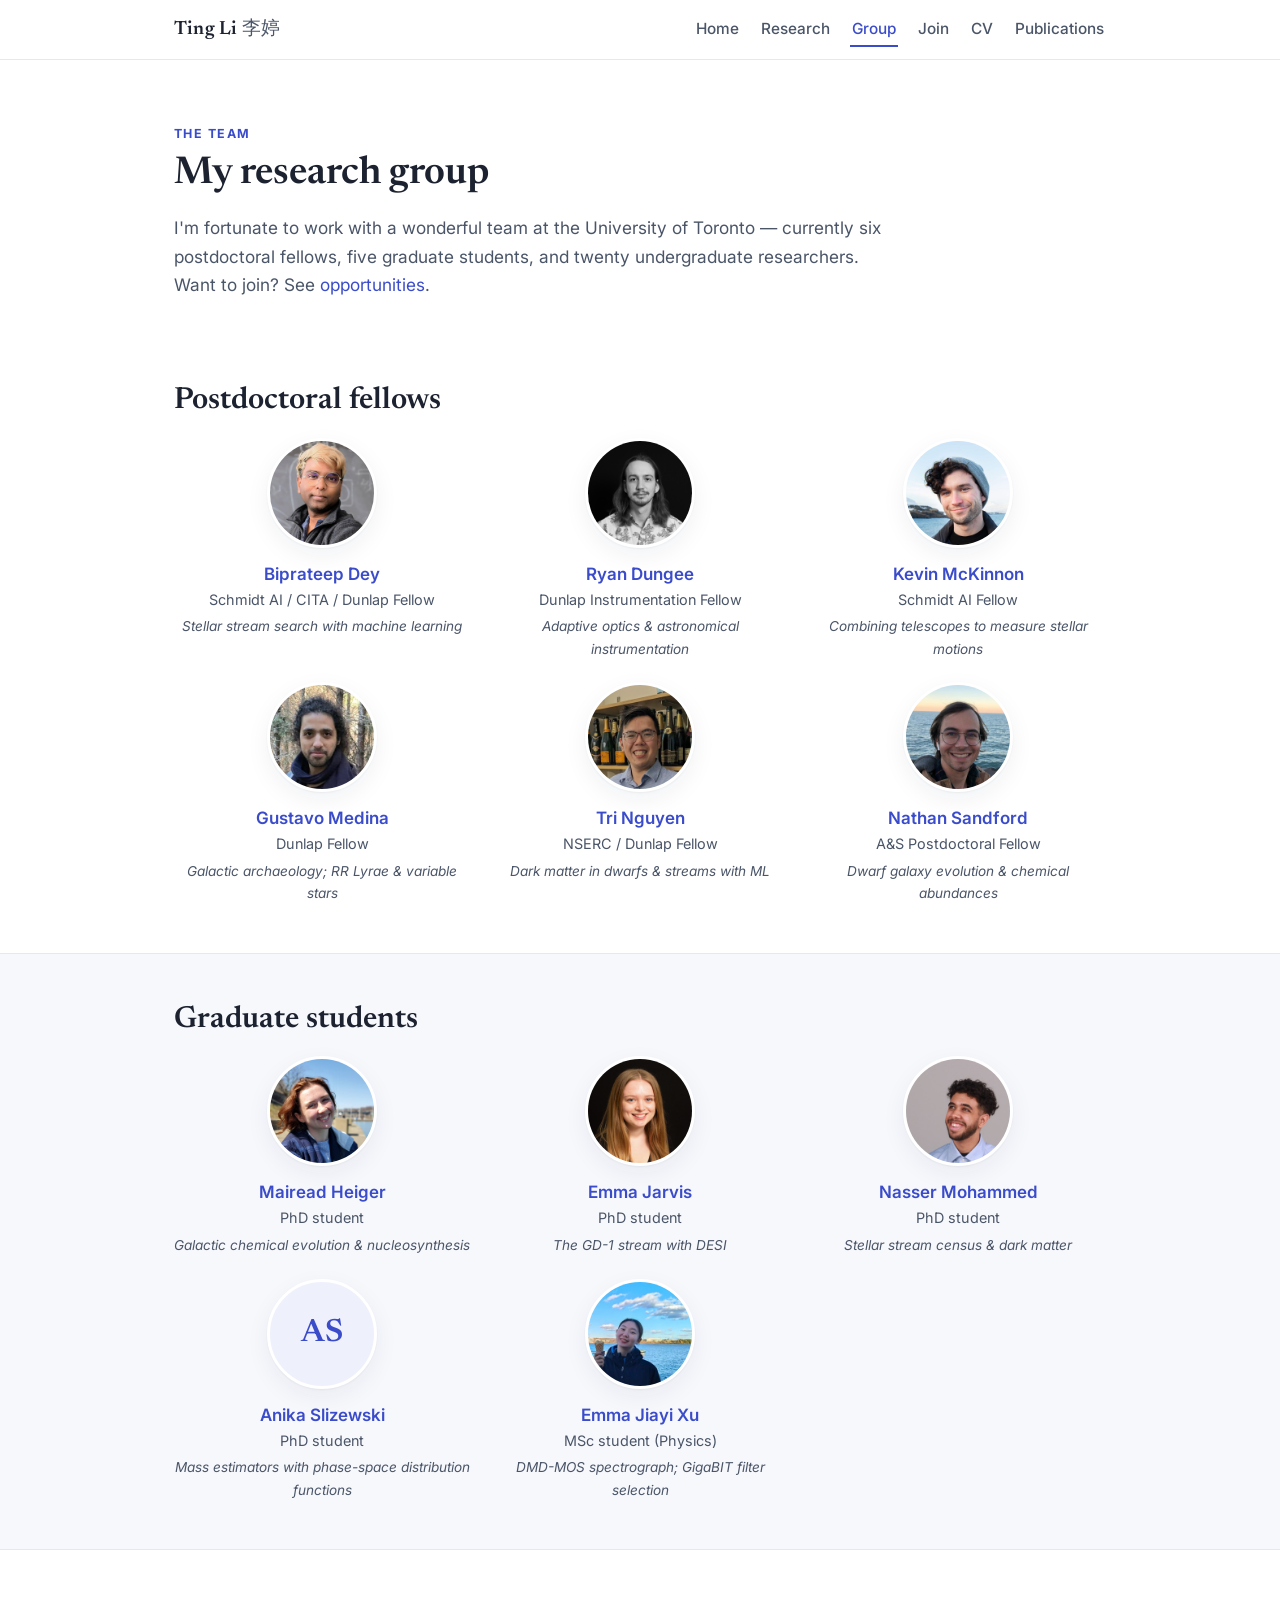
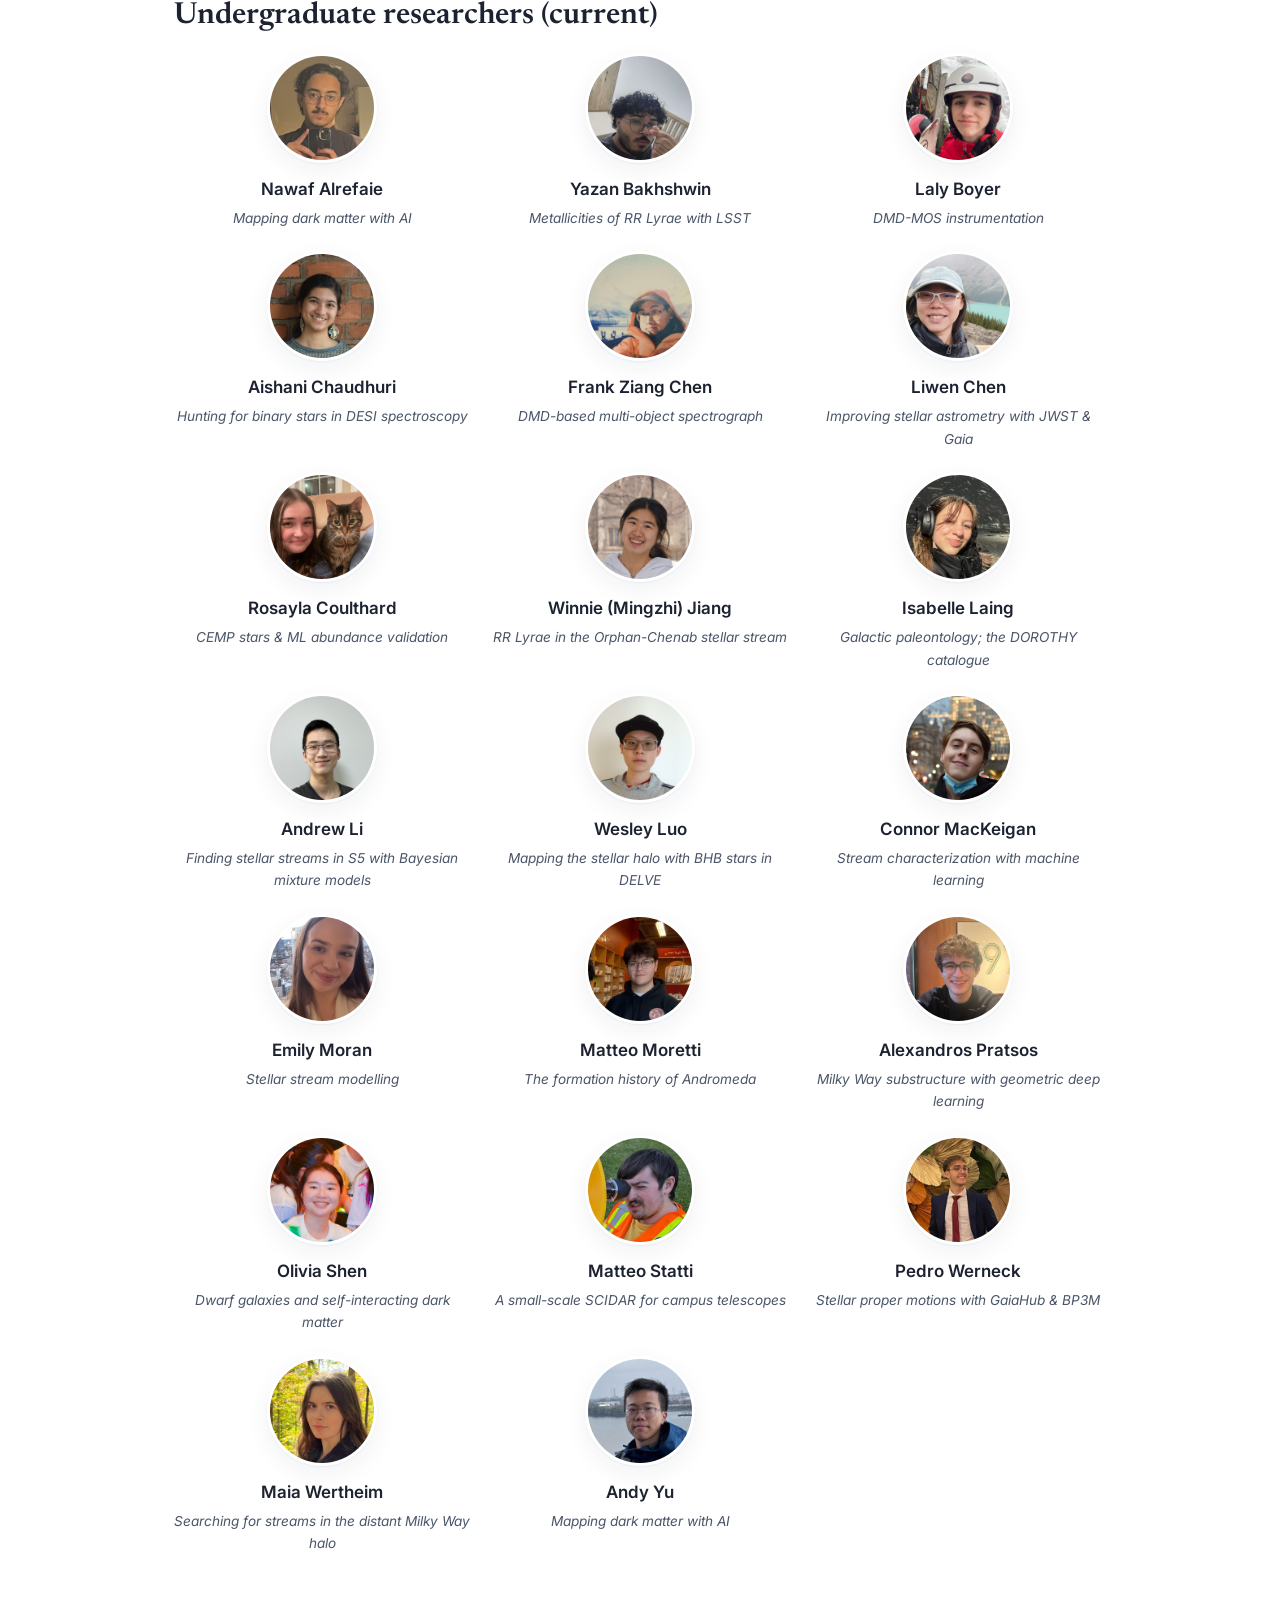
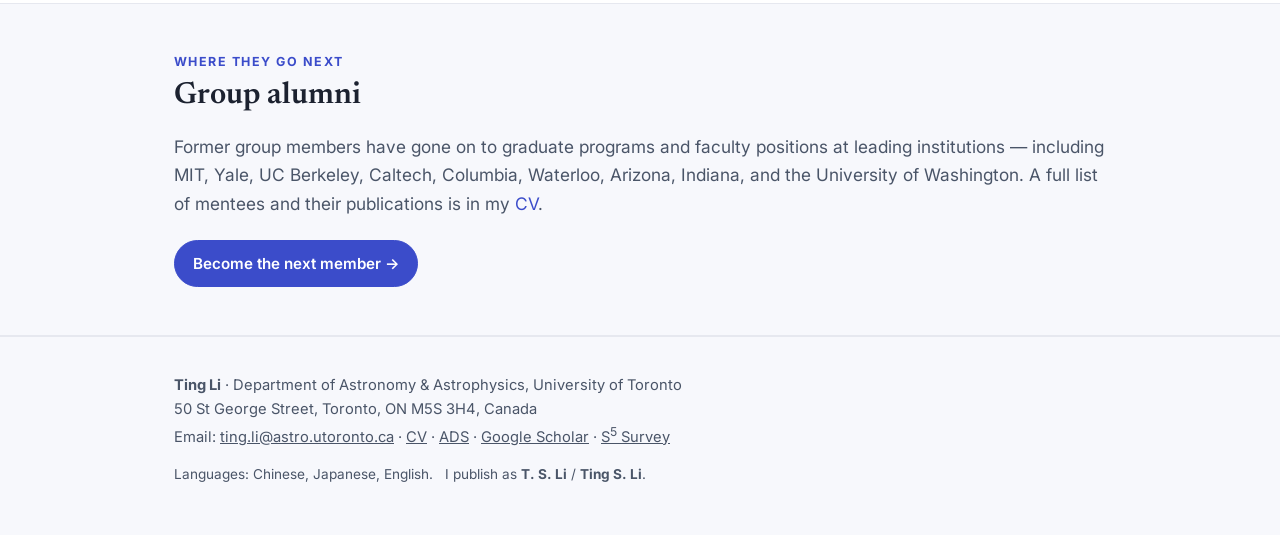
==== group.html @ 6bc4d885 "Launch redesigned website; back up old site to v1/ New site (formerly v2/): home with bio, media cov" ====
<!DOCTYPE html>
<html lang="en">
<head>
  <meta charset="utf-8">
  <meta name="viewport" content="width=device-width, initial-scale=1">
  <title>Group · Ting Li</title>
  <meta name="description" content="The research group of Ting Li at the University of Toronto: postdoctoral fellows, graduate students, and undergraduate researchers.">
  <link rel="icon" href="data:image/svg+xml,<svg xmlns=%22http://www.w3.org/2000/svg%22 viewBox=%220 0 100 100%22><text y=%22.9em%22 font-size=%2290%22>🔭</text></svg>">
  <link rel="preconnect" href="https://fonts.googleapis.com">
  <link rel="preconnect" href="https://fonts.gstatic.com" crossorigin>
  <link href="https://fonts.googleapis.com/css2?family=Inter:wght@400;500;600;700&family=Newsreader:opsz,wght@6..72,400;6..72,500;6..72,600&display=swap" rel="stylesheet">
  <link rel="stylesheet" href="style.css">
</head>
<body>

  <nav class="nav">
    <div class="nav-inner">
      <a class="brand" href="index.html">Ting Li&nbsp;<span style="color:var(--ink-soft);font-weight:400">李婷</span></a>
      <a class="link" href="index.html">Home</a>
      <a class="link" href="research.html">Research</a>
      <a class="link active" href="group.html">Group</a>
      <a class="link" href="join.html">Join</a>
      <a class="link" href="tslcv.pdf">CV</a>
      <a class="link" href="publications.html">Publications</a>
    </div>
  </nav>

  <header class="hero" style="padding-bottom:18px">
    <div class="container">
      <p class="eyebrow">The team</p>
      <h1 style="font-size:2.4rem;margin:0 0 10px">My research group</h1>
      <p class="lead" style="max-width:720px">
        I'm fortunate to work with a wonderful team at the University of Toronto &mdash;
        currently six postdoctoral fellows, five graduate students, and twenty undergraduate
        researchers. Want to join? See <a href="join.html">opportunities</a>.
      </p>
    </div>
  </header>

  <section>
    <div class="container">
      <h2 class="section-title">Postdoctoral fellows</h2>
      <div class="people">
        <div class="person">
          <img class="avatar" loading="lazy" src="img/team/dey.jpg" alt="Biprateep Dey">
          <div class="name"><a href="https://biprateep.de/">Biprateep Dey</a></div>
          <div class="role">Schmidt AI / CITA / Dunlap Fellow</div>
          <div class="topic">Stellar stream search with machine learning</div>
        </div>
        <div class="person">
          <img class="avatar" loading="lazy" src="img/team/dungee.jpg" alt="Ryan Dungee">
          <div class="name"><a href="https://www.dunlap.utoronto.ca/dunlap-people/dr-ryan-dungee/">Ryan Dungee</a></div>
          <div class="role">Dunlap Instrumentation Fellow</div>
          <div class="topic">Adaptive optics &amp; astronomical instrumentation</div>
        </div>
        <div class="person">
          <img class="avatar" loading="lazy" src="img/team/mckinnon.jpg" alt="Kevin McKinnon">
          <div class="name"><a href="https://www.kevinmckinnon.com/">Kevin McKinnon</a></div>
          <div class="role">Schmidt AI Fellow</div>
          <div class="topic">Combining telescopes to measure stellar motions</div>
        </div>
        <div class="person">
          <img class="avatar" loading="lazy" src="img/team/medina.jpg" alt="Gustavo Medina">
          <div class="name"><a href="https://gmedinat.github.io/">Gustavo Medina</a></div>
          <div class="role">Dunlap Fellow</div>
          <div class="topic">Galactic archaeology; RR Lyrae &amp; variable stars</div>
        </div>
        <div class="person">
          <img class="avatar" loading="lazy" src="img/team/nguyen.jpg" alt="Tri Nguyen">
          <div class="name"><a href="https://trivnguyen.github.io/">Tri Nguyen</a></div>
          <div class="role">NSERC / Dunlap Fellow</div>
          <div class="topic">Dark matter in dwarfs &amp; streams with ML</div>
        </div>
        <div class="person">
          <img class="avatar" loading="lazy" src="img/team/sandford.jpg" alt="Nathan Sandford">
          <div class="name"><a href="https://nathansandford.github.io/">Nathan Sandford</a></div>
          <div class="role">A&amp;S Postdoctoral Fellow</div>
          <div class="topic">Dwarf galaxy evolution &amp; chemical abundances</div>
        </div>
      </div>
    </div>
  </section>

  <section class="section-alt">
    <div class="container">
      <h2 class="section-title">Graduate students</h2>
      <div class="people">
        <div class="person">
          <img class="avatar" loading="lazy" src="img/team/heiger.jpg" alt="Mairead Heiger">
          <div class="name"><a href="https://www.astro.utoronto.ca/people/graduate-students/name/mairead-heiger/">Mairead Heiger</a></div>
          <div class="role">PhD student</div>
          <div class="topic">Galactic chemical evolution &amp; nucleosynthesis</div>
        </div>
        <div class="person">
          <img class="avatar" loading="lazy" src="img/team/jarvis.jpg" alt="Emma Jarvis">
          <div class="name"><a href="https://www.astro.utoronto.ca/people/graduate-students/name/emma-jarvis/">Emma Jarvis</a></div>
          <div class="role">PhD student</div>
          <div class="topic">The GD-1 stream with DESI</div>
        </div>
        <div class="person">
          <img class="avatar" loading="lazy" src="img/team/mohammed.jpg" alt="Nasser Mohammed">
          <div class="name"><a href="https://www.astro.utoronto.ca/~nasser.mohammed/">Nasser Mohammed</a></div>
          <div class="role">PhD student</div>
          <div class="topic">Stellar stream census &amp; dark matter</div>
        </div>
        <div class="person">
          <div class="avatar">AS</div>
          <div class="name"><a href="https://www.astro.utoronto.ca/people/graduate-students/name/anika-slizewski/">Anika Slizewski</a></div>
          <div class="role">PhD student</div>
          <div class="topic">Mass estimators with phase-space distribution functions</div>
        </div>
        <div class="person">
          <img class="avatar" loading="lazy" src="img/team/xu.jpg" alt="Emma Jiayi Xu">
          <div class="name"><a href="https://www.dunlap.utoronto.ca/surp-student-spotlight-emma-xu/">Emma Jiayi Xu</a></div>
          <div class="role">MSc student (Physics)</div>
          <div class="topic">DMD-MOS spectrograph; GigaBIT filter selection</div>
        </div>
      </div>
    </div>
  </section>

  <section>
    <div class="container">
      <h2 class="section-title">Undergraduate researchers (current)</h2>
      <div class="people">
        <div class="person">
          <img class="avatar" loading="lazy" src="img/team/alrefaie.jpg" alt="Nawaf Alrefaie">
          <div class="name">Nawaf Alrefaie</div>
          <div class="topic">Mapping dark matter with AI</div>
        </div>
        <div class="person">
          <img class="avatar" loading="lazy" src="img/team/bakhshwin.jpg" alt="Yazan Bakhshwin">
          <div class="name">Yazan Bakhshwin</div>
          <div class="topic">Metallicities of RR Lyrae with LSST</div>
        </div>
        <div class="person">
          <img class="avatar" loading="lazy" src="img/team/boyer.jpg" alt="Laly Boyer">
          <div class="name">Laly Boyer</div>
          <div class="topic">DMD-MOS instrumentation</div>
        </div>
        <div class="person">
          <img class="avatar" loading="lazy" src="img/team/chaudhuri.jpg" alt="Aishani Chaudhuri">
          <div class="name">Aishani Chaudhuri</div>
          <div class="topic">Hunting for binary stars in DESI spectroscopy</div>
        </div>
        <div class="person">
          <img class="avatar" loading="lazy" src="img/team/frankchen.jpg" alt="Frank Ziang Chen">
          <div class="name">Frank Ziang Chen</div>
          <div class="topic">DMD-based multi-object spectrograph</div>
        </div>
        <div class="person">
          <img class="avatar" loading="lazy" src="img/team/liwenchen.jpg" alt="Liwen Chen">
          <div class="name">Liwen Chen</div>
          <div class="topic">Improving stellar astrometry with JWST &amp; Gaia</div>
        </div>
        <div class="person">
          <img class="avatar" loading="lazy" src="img/team/coulthard.jpg" alt="Rosayla Coulthard">
          <div class="name">Rosayla Coulthard</div>
          <div class="topic">CEMP stars &amp; ML abundance validation</div>
        </div>
        <div class="person">
          <img class="avatar" loading="lazy" src="img/team/jiang.jpg" alt="Winnie (Mingzhi) Jiang">
          <div class="name">Winnie (Mingzhi) Jiang</div>
          <div class="topic">RR Lyrae in the Orphan-Chenab stellar stream</div>
        </div>
        <div class="person">
          <img class="avatar" loading="lazy" src="img/team/laing.jpg" alt="Isabelle Laing">
          <div class="name">Isabelle Laing</div>
          <div class="topic">Galactic paleontology; the DOROTHY catalogue</div>
        </div>
        <div class="person">
          <img class="avatar" loading="lazy" src="img/team/andrewli.jpg" alt="Andrew Li">
          <div class="name">Andrew Li</div>
          <div class="topic">Finding stellar streams in S5 with Bayesian mixture models</div>
        </div>
        <div class="person">
          <img class="avatar" loading="lazy" src="img/team/luo.jpg" alt="Wesley Luo">
          <div class="name">Wesley Luo</div>
          <div class="topic">Mapping the stellar halo with BHB stars in DELVE</div>
        </div>
        <div class="person">
          <img class="avatar" loading="lazy" src="img/team/mackeigan.jpg" alt="Connor MacKeigan">
          <div class="name">Connor MacKeigan</div>
          <div class="topic">Stream characterization with machine learning</div>
        </div>
        <div class="person">
          <img class="avatar" loading="lazy" src="img/team/moran.jpg" alt="Emily Moran">
          <div class="name">Emily Moran</div>
          <div class="topic">Stellar stream modelling</div>
        </div>
        <div class="person">
          <img class="avatar" loading="lazy" src="img/team/moretti.jpg" alt="Matteo Moretti">
          <div class="name">Matteo Moretti</div>
          <div class="topic">The formation history of Andromeda</div>
        </div>
        <div class="person">
          <img class="avatar" loading="lazy" src="img/team/pratsos.jpg" alt="Alexandros Pratsos">
          <div class="name">Alexandros Pratsos</div>
          <div class="topic">Milky Way substructure with geometric deep learning</div>
        </div>
        <div class="person">
          <img class="avatar" loading="lazy" src="img/team/shen.jpg" alt="Olivia Shen">
          <div class="name">Olivia Shen</div>
          <div class="topic">Dwarf galaxies and self-interacting dark matter</div>
        </div>
        <div class="person">
          <img class="avatar" loading="lazy" src="img/team/statti.jpg" alt="Matteo Statti">
          <div class="name">Matteo Statti</div>
          <div class="topic">A small-scale SCIDAR for campus telescopes</div>
        </div>
        <div class="person">
          <img class="avatar" loading="lazy" src="img/team/werneck.jpg" alt="Pedro Werneck">
          <div class="name">Pedro Werneck</div>
          <div class="topic">Stellar proper motions with GaiaHub &amp; BP3M</div>
        </div>
        <div class="person">
          <img class="avatar" loading="lazy" src="img/team/wertheim.jpg" alt="Maia Wertheim">
          <div class="name">Maia Wertheim</div>
          <div class="topic">Searching for streams in the distant Milky Way halo</div>
        </div>
        <div class="person">
          <img class="avatar" loading="lazy" src="img/team/yu.jpg" alt="Andy Yu">
          <div class="name">Andy Yu</div>
          <div class="topic">Mapping dark matter with AI</div>
        </div>
      </div>
    </div>
  </section>

  <section class="section-alt">
    <div class="container">
      <p class="eyebrow">Where they go next</p>
      <h2 class="section-title">Group alumni</h2>
      <p class="lead">
        Former group members have gone on to graduate programs and faculty positions at leading
        institutions &mdash; including MIT, Yale, UC Berkeley, Caltech, Columbia, Waterloo,
        Arizona, Indiana, and the University of Washington. A full list of mentees and their
        publications is in my <a href="tslcv.pdf">CV</a>.
      </p>
      <div class="btn-row">
        <a class="btn btn-primary" href="join.html">Become the next member &rarr;</a>
      </div>
    </div>
  </section>

  <footer>
    <div class="container">
      <strong>Ting Li</strong> &middot; Department of Astronomy &amp; Astrophysics, University of Toronto<br>
      50 St George Street, Toronto, ON M5S 3H4, Canada<br>
      Email: <a href="mailto:ting.li@astro.utoronto.ca">ting.li@astro.utoronto.ca</a> &middot;
      <a href="tslcv.pdf">CV</a> &middot;
      <a href="https://ui.adsabs.harvard.edu/public-libraries/UGFGnC9bTu-vBkgMrqObgg">ADS</a> &middot;
      <a href="https://scholar.google.com/citations?user=JTGDv7MAAAAJ&hl=en">Google Scholar</a> &middot;
      <a href="https://s5collab.github.io/">S<sup>5</sup> Survey</a>
      <p style="margin-top:14px;font-size:.85rem;">Languages: Chinese, Japanese, English. &nbsp;
        I publish as <strong>T. S. Li</strong> / <strong>Ting S. Li</strong>.</p>
    </div>
  </footer>

</body>
</html>
---- style.css ----
/* ===========================================================
   Ting Li — site v2  ·  "Light academic" theme
   Plain CSS, no build step. Edit freely.
   =========================================================== */

:root {
  --accent:        #3b4cca;   /* indigo */
  --accent-dark:   #2a37a0;
  --accent-soft:   #eef0fb;
  --ink:           #1c2230;   /* body text */
  --ink-soft:      #4a5568;   /* secondary text */
  --line:          #e6e8ef;   /* hairlines */
  --bg:            #ffffff;
  --bg-alt:        #f7f8fc;   /* alternating section bg */
  --maxw:          980px;
  --radius:        14px;
  --shadow:        0 1px 2px rgba(20,30,60,.05), 0 8px 24px rgba(20,30,60,.06);
}

* { box-sizing: border-box; }

html { scroll-behavior: smooth; }

body {
  margin: 0;
  color: var(--ink);
  background: var(--bg);
  font-family: "Inter", -apple-system, BlinkMacSystemFont, "Segoe UI", Roboto,
               Helvetica, Arial, sans-serif;
  font-size: 17px;
  line-height: 1.65;
  -webkit-font-smoothing: antialiased;
  text-rendering: optimizeLegibility;
}

h1, h2, h3 {
  font-family: "Newsreader", Georgia, "Times New Roman", serif;
  line-height: 1.2;
  color: var(--ink);
  font-weight: 600;
}

a { color: var(--accent); text-decoration: none; }
a:hover { text-decoration: underline; }

img { max-width: 100%; }

.container { max-width: var(--maxw); margin: 0 auto; padding: 0 24px; }

/* ---------- top navigation ---------- */
.nav {
  position: sticky; top: 0; z-index: 50;
  background: rgba(255,255,255,.88);
  backdrop-filter: saturate(180%) blur(10px);
  border-bottom: 1px solid var(--line);
}
.nav-inner {
  max-width: var(--maxw); margin: 0 auto; padding: 12px 24px;
  display: flex; align-items: center; gap: 18px; flex-wrap: wrap;
}
.brand {
  font-family: "Newsreader", Georgia, serif;
  font-size: 1.2rem; font-weight: 600; color: var(--ink);
  letter-spacing: .2px; margin-right: auto;
}
.brand:hover { text-decoration: none; color: var(--accent); }
.nav a.link {
  color: var(--ink-soft); font-size: .96rem; font-weight: 500;
  padding: 4px 2px; border-bottom: 2px solid transparent;
}
.nav a.link:hover { color: var(--accent); text-decoration: none; }
.nav a.link.active { color: var(--accent); border-bottom-color: var(--accent); }

/* ---------- buttons ---------- */
.btn {
  display: inline-block; padding: 10px 18px; border-radius: 999px;
  font-weight: 600; font-size: .95rem; cursor: pointer;
  border: 1px solid var(--accent); transition: .15s ease;
}
.btn-primary { background: var(--accent); color: #fff; }
.btn-primary:hover { background: var(--accent-dark); text-decoration: none; }
.btn-ghost { background: #fff; color: var(--accent); }
.btn-ghost:hover { background: var(--accent-soft); text-decoration: none; }
.btn-row { display: flex; gap: 12px; flex-wrap: wrap; margin-top: 22px; }

/* ---------- hero ---------- */
.hero { padding: 64px 0 40px; }
.hero-grid {
  display: grid; grid-template-columns: 1fr 220px; gap: 40px; align-items: center;
}
.hero h1 { font-size: 2.7rem; margin: 0 0 6px; }
.hero .sub { font-size: 1.15rem; color: var(--ink-soft); margin: 0; }
.hero .affil { margin-top: 14px; color: var(--ink-soft); font-size: 1rem; }
.headshot {
  width: 220px; height: 220px; border-radius: 50%; object-fit: cover;
  box-shadow: var(--shadow); border: 4px solid #fff;
}

/* ---------- sections ---------- */
section { padding: 48px 0; }
.section-alt { background: var(--bg-alt); border-top: 1px solid var(--line);
               border-bottom: 1px solid var(--line); }
.eyebrow {
  text-transform: uppercase; letter-spacing: .12em; font-size: .78rem;
  font-weight: 700; color: var(--accent); font-family: "Inter", sans-serif;
  margin: 0 0 6px;
}
h2.section-title { font-size: 1.9rem; margin: 0 0 18px; }
.lead { font-size: 1.08rem; color: var(--ink-soft); }

/* ---------- stat strip ---------- */
.stats { display: flex; flex-wrap: wrap; gap: 32px; }
.stat { flex: 1 1 140px; }
.stat .n { font-family: "Newsreader", serif; font-size: 2.1rem; color: var(--accent);
           font-weight: 600; line-height: 1; }
.stat .l { color: var(--ink-soft); font-size: .92rem; margin-top: 4px; }

/* ---------- card grid ---------- */
.cards { display: grid; grid-template-columns: repeat(2, 1fr); gap: 20px; }
.card {
  background: #fff; border: 1px solid var(--line); border-radius: var(--radius);
  padding: 22px 24px; box-shadow: var(--shadow);
}
.card h3 { margin: 0 0 8px; font-size: 1.2rem; }
.card p { margin: 0; color: var(--ink-soft); font-size: .98rem; }
.card-fig { display: block; width: 100%; height: 200px; object-fit: contain;
            background: #fff; border: 1px solid var(--line); border-radius: 10px;
            padding: 6px; margin-bottom: 16px; }
.card .credit { display: block; margin-top: 12px; font-size: .78rem; color: var(--ink-soft); }
.card .credit a { color: var(--ink-soft); text-decoration: underline; }
.card .credit a:hover { color: var(--accent); }
.card .tag { display:inline-block; font-size:.72rem; font-weight:700; letter-spacing:.04em;
             text-transform:uppercase; color:var(--accent); background:var(--accent-soft);
             padding:3px 9px; border-radius:999px; margin-bottom:10px; }

/* ---------- people grid ---------- */
.people { display: grid; grid-template-columns: repeat(3, 1fr); gap: 22px; }
.person { text-align: center; }
.avatar {
  width: 110px; height: 110px; border-radius: 50%; margin: 0 auto 12px;
  object-fit: cover; background: var(--accent-soft); border: 3px solid #fff;
  box-shadow: var(--shadow);
  display: flex; align-items: center; justify-content: center;
  font-family: "Newsreader", serif; font-size: 2rem; font-weight: 600; color: var(--accent);
}
.person .name { font-weight: 600; }
.person .role { color: var(--ink-soft); font-size: .9rem; }
.person .topic { color: var(--ink-soft); font-size: .85rem; margin-top: 4px; font-style: italic; }

/* ---------- join page ---------- */
.opp { border: 1px solid var(--line); border-radius: var(--radius);
       padding: 26px 28px; margin-bottom: 22px; background: #fff; box-shadow: var(--shadow); }
.opp h3 { font-size: 1.45rem; margin: 0 0 6px; }
.opp .who { color: var(--accent); font-weight: 600; font-size: .9rem;
            text-transform: uppercase; letter-spacing: .06em; }
.pill-row { display: flex; flex-wrap: wrap; gap: 10px; margin: 14px 0 4px; }
.pill { display:inline-block; padding:7px 14px; border-radius:999px;
        background: var(--accent-soft); color: var(--accent-dark);
        font-size:.9rem; font-weight:600; border:1px solid #dfe3f8; }
.pill:hover { background:#e2e6fb; text-decoration:none; }
.note { background: #fffdf3; border:1px solid #f0e6bf; border-radius:12px;
        padding:14px 18px; font-size:.95rem; color:#5a4f24; }

/* ---------- project list ---------- */
.proj { padding: 18px 0; border-top: 1px solid var(--line); }
.proj:first-of-type { border-top: none; }
.proj h3 { font-size: 1.12rem; margin: 0 0 6px; }
.proj p { margin: 0; color: var(--ink-soft); font-size: .97rem; }

/* ---------- news ---------- */
.news-item { padding: 14px 0; border-top: 1px solid var(--line); display:flex; gap:16px; }
.news-item:first-child { border-top: none; }
.news-date { color: var(--accent); font-weight:600; font-size:.85rem; min-width: 70px; }

/* ---------- footer ---------- */
footer { background: var(--bg-alt); border-top: 1px solid var(--line);
         padding: 36px 0; color: var(--ink-soft); font-size: .92rem; }
footer a { color: var(--ink-soft); text-decoration: underline; }
footer a:hover { color: var(--accent); }

/* ---------- responsive ---------- */
@media (max-width: 760px) {
  .hero-grid { grid-template-columns: 1fr; text-align: center; }
  .headshot { margin: 0 auto; order: -1; }
  .hero h1 { font-size: 2.1rem; }
  .cards { grid-template-columns: 1fr; }
  .people { grid-template-columns: repeat(2, 1fr); }
  .brand { margin-right: 0; width: 100%; }
}
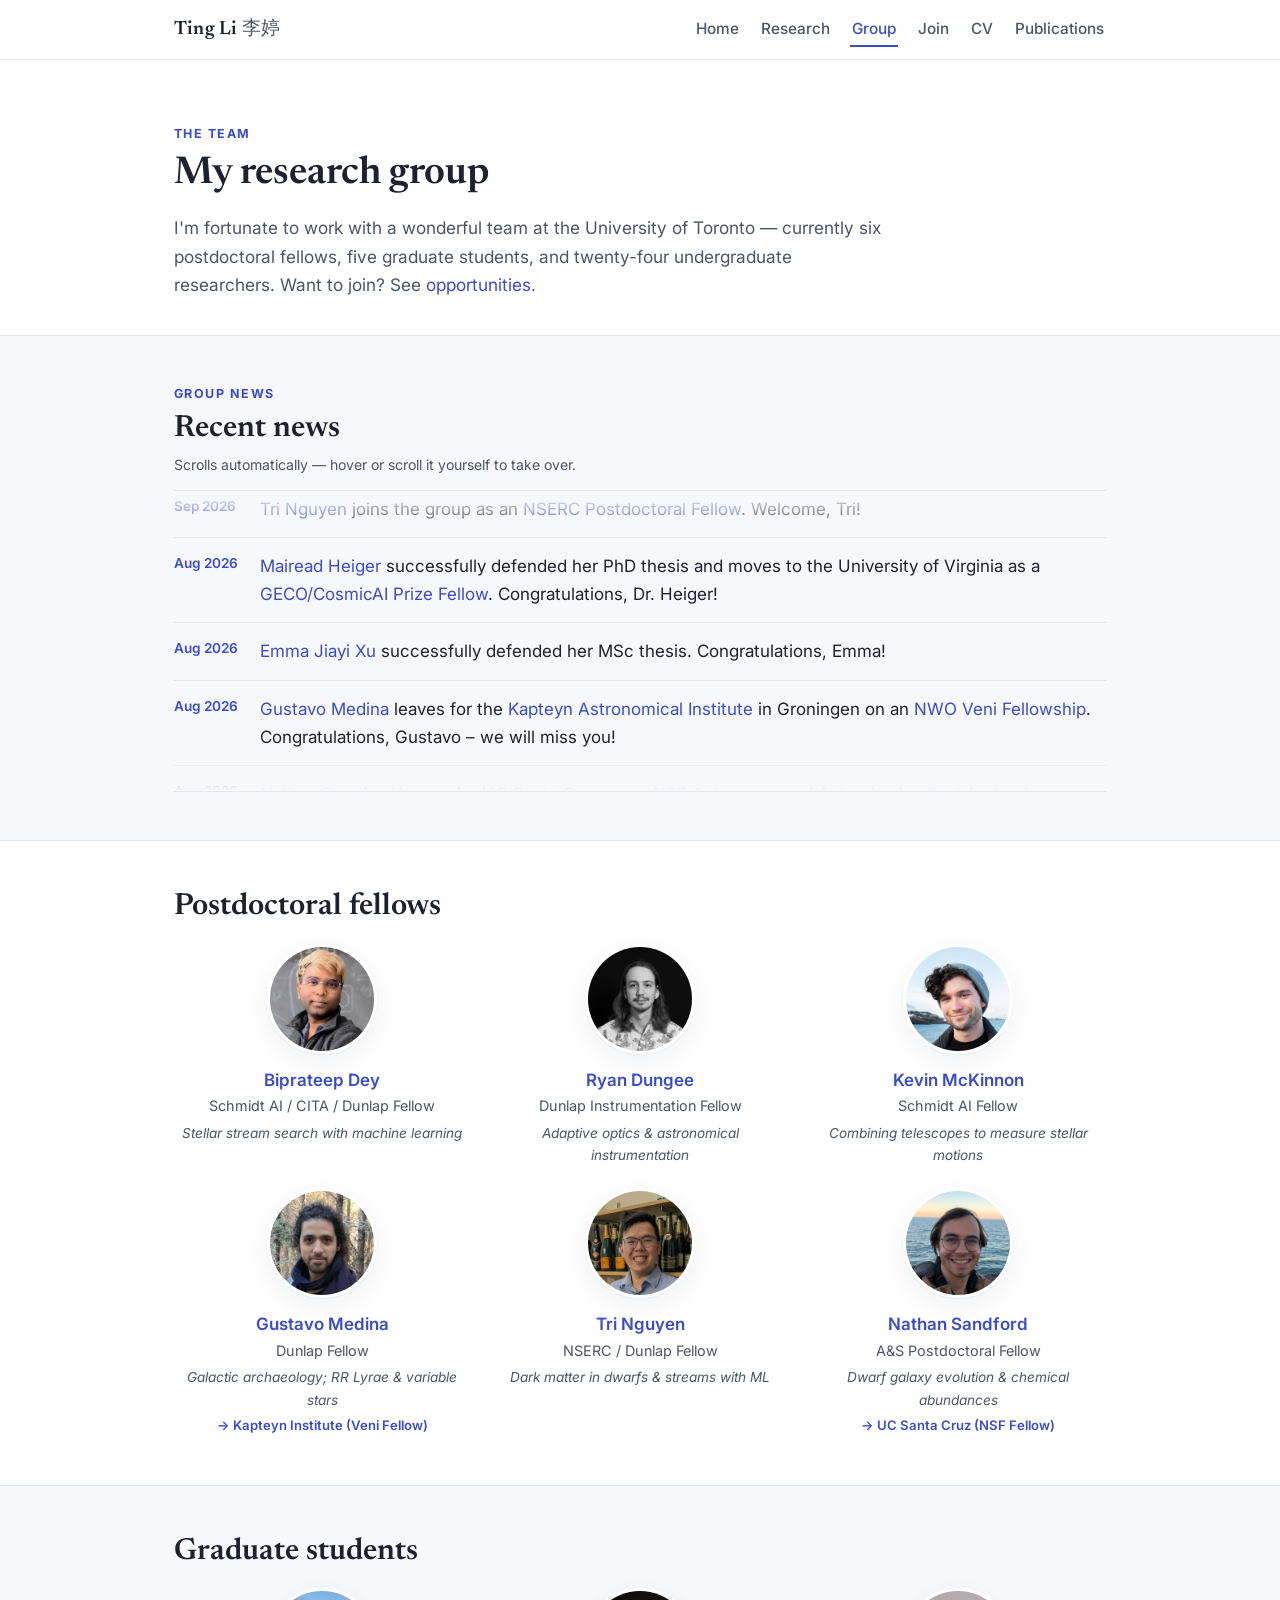
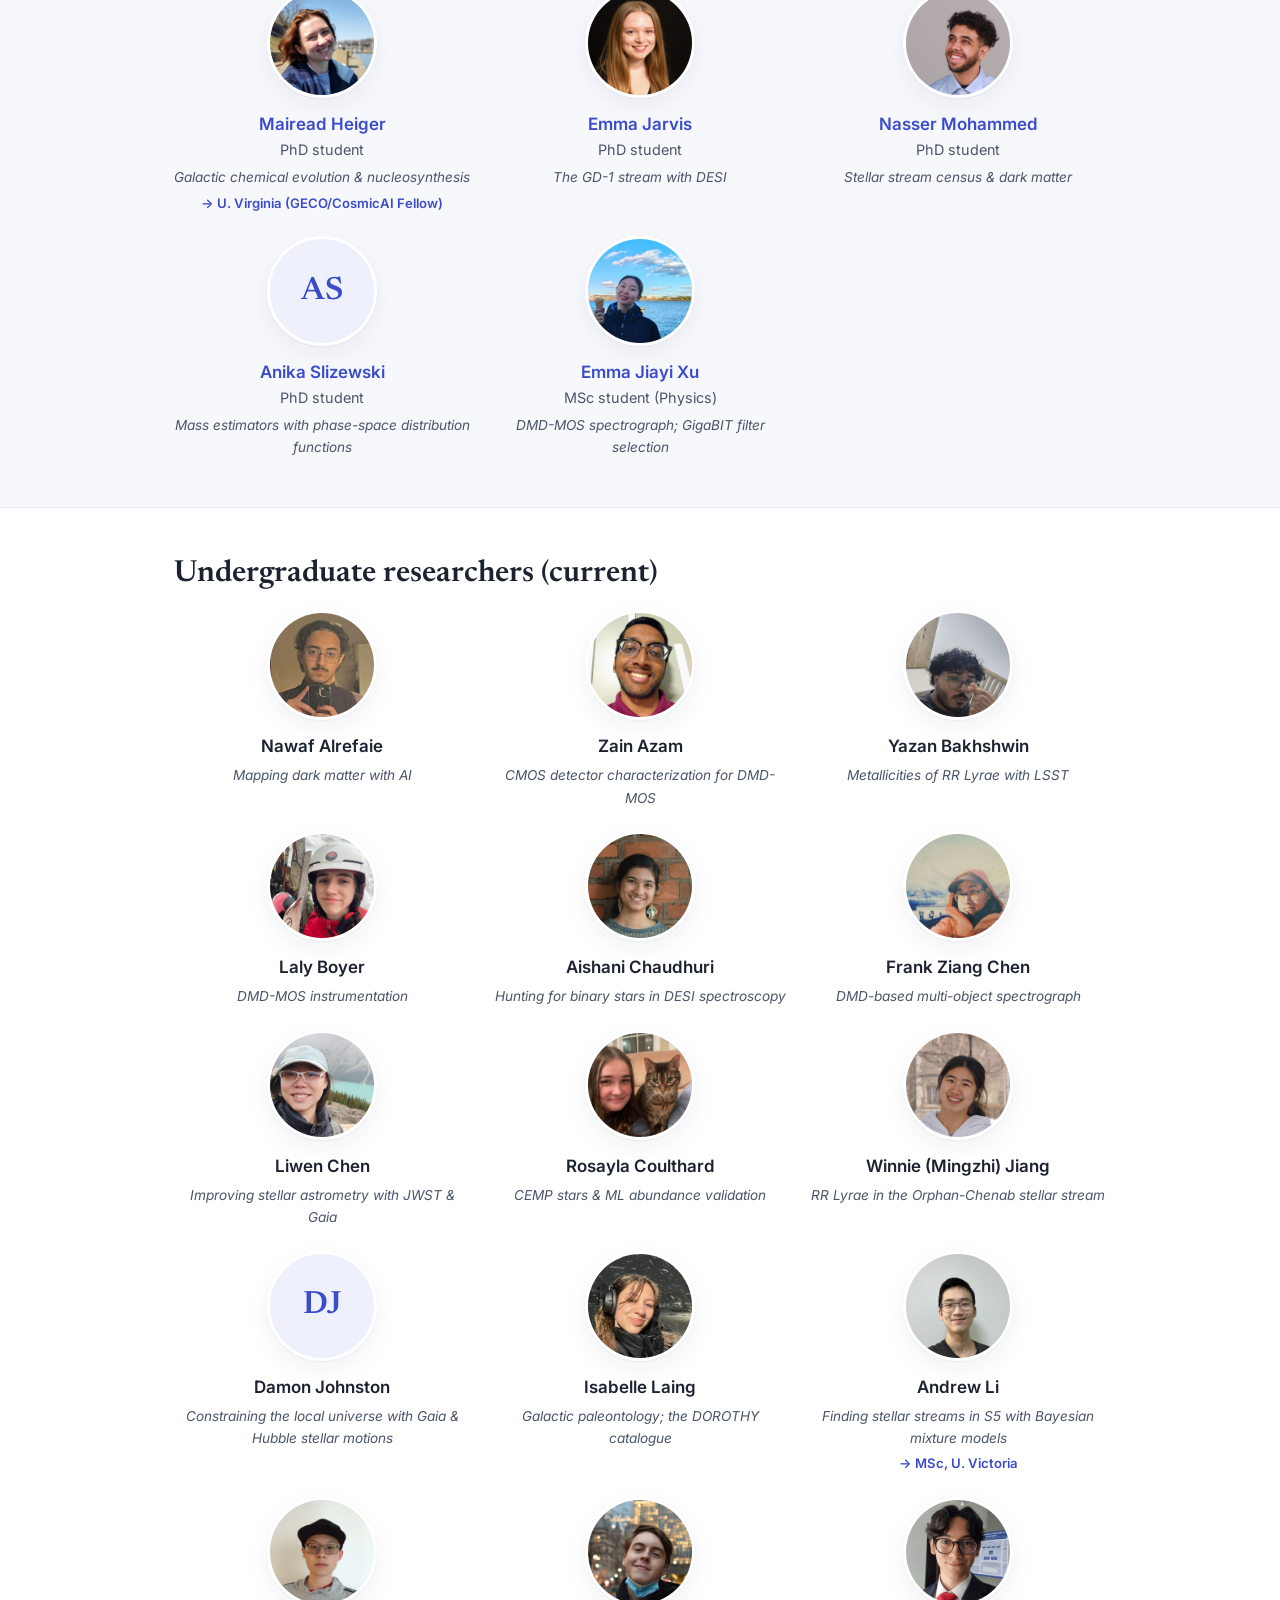
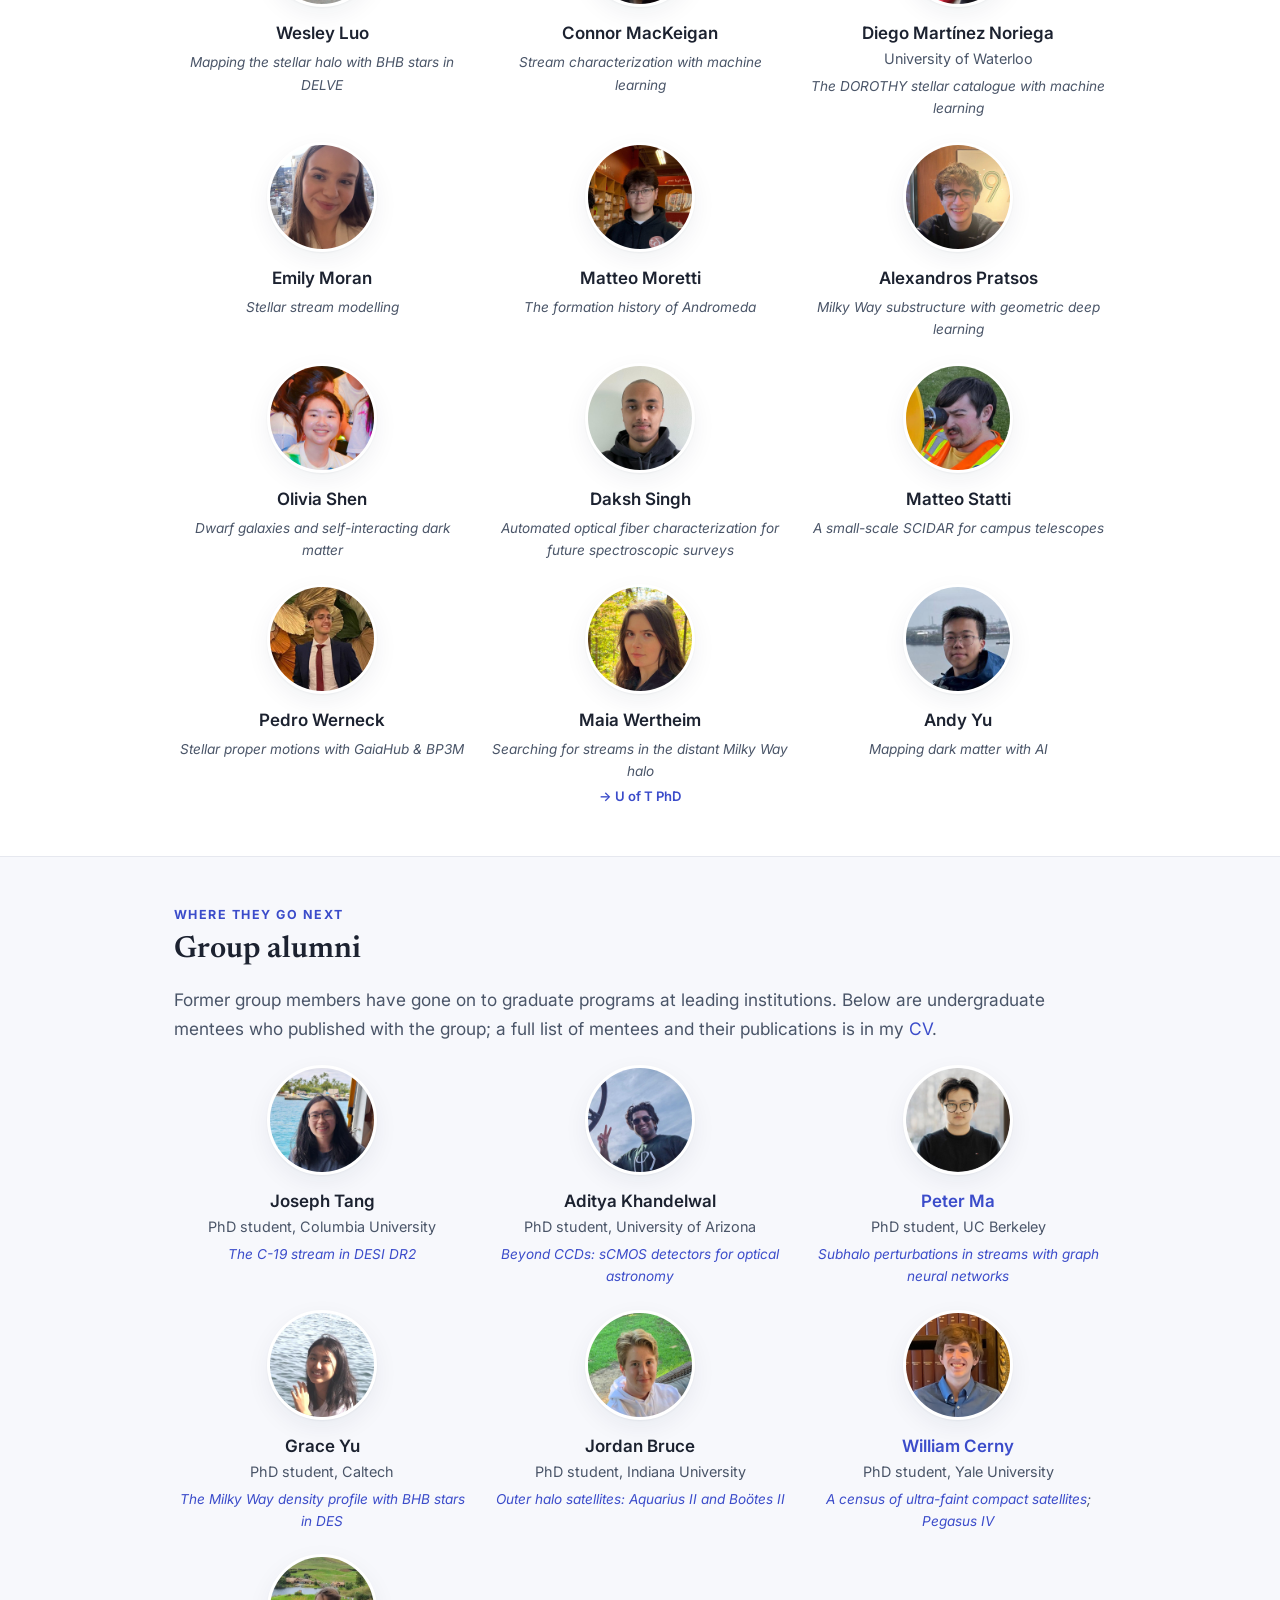
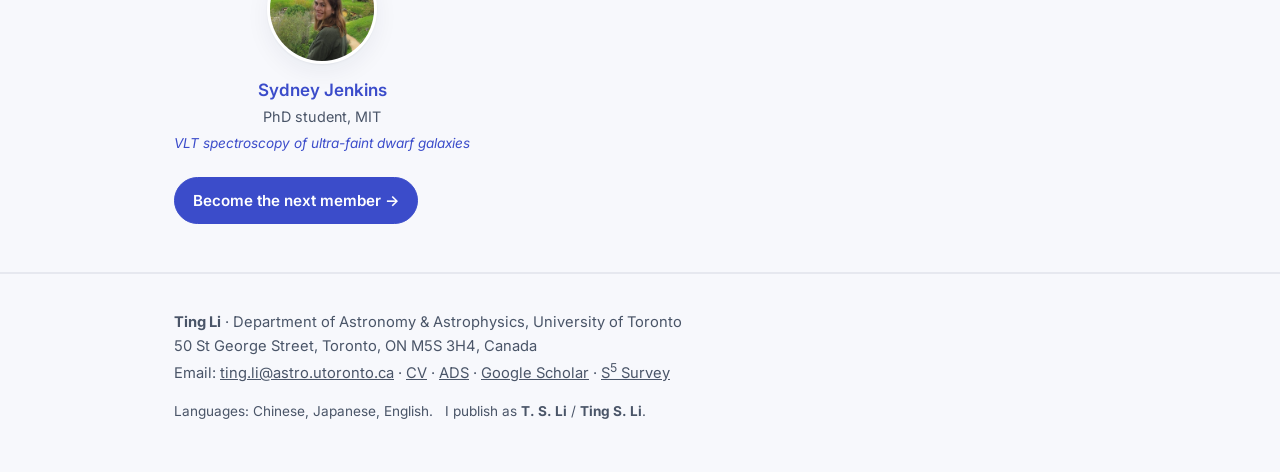
==== commit 9e34553e: "Add group news and recent results sections; update roster and CV - group.html: auto-scrolling "Recen" ====
--- a/group.html
+++ b/group.html
@@ -31,11 +31,136 @@
       <h1 style="font-size:2.4rem;margin:0 0 10px">My research group</h1>
       <p class="lead" style="max-width:720px">
         I'm fortunate to work with a wonderful team at the University of Toronto &mdash;
-        currently six postdoctoral fellows, five graduate students, and twenty undergraduate
+        currently six postdoctoral fellows, five graduate students, and twenty-four undergraduate
         researchers. Want to join? See <a href="join.html">opportunities</a>.
       </p>
     </div>
   </header>
+
+  <!-- ============ GROUP NEWS (auto-scrolling) ============ -->
+  <section class="section-alt">
+    <div class="container">
+      <p class="eyebrow">Group news</p>
+      <h2 class="section-title" style="margin-bottom:6px">Recent news</h2>
+      <p style="color:var(--ink-soft);font-size:.88rem;margin:0 0 14px">Scrolls automatically &mdash; hover or scroll it yourself to take over.</p>
+      <div class="ticker">
+        <div class="ticker-scroll" tabindex="0" aria-label="Group news">
+          <div class="ticker-track">
+            <div class="ticker-list">
+            <div class="news-item">
+              <div class="news-date">Sep 2026</div>
+              <div><a href="https://trivnguyen.github.io/">Tri Nguyen</a> joins the group as an
+                <a href="https://www.nserc-crsng.gc.ca/students-etudiants/pd-np/pdf-bp_eng.asp">NSERC Postdoctoral Fellow</a>. Welcome, Tri!</div>
+            </div>
+            <div class="news-item">
+              <div class="news-date">Aug 2026</div>
+              <div><a href="https://www.dunlap.utoronto.ca/dunlap-people/mairead-heiger/">Mairead Heiger</a> successfully defended her PhD thesis and moves to the University of Virginia as a
+                <a href="https://astronomy.as.virginia.edu/galaxy-evolution-and-cosmology-initiative-geco">GECO/CosmicAI Prize Fellow</a>. Congratulations, Dr. Heiger!</div>
+            </div>
+            <div class="news-item">
+              <div class="news-date">Aug 2026</div>
+              <div><a href="https://www.dunlap.utoronto.ca/surp-student-spotlight-emma-xu/">Emma Jiayi Xu</a> successfully defended her MSc thesis. Congratulations, Emma!</div>
+            </div>
+            <div class="news-item">
+              <div class="news-date">Aug 2026</div>
+              <div><a href="https://gmedinat.github.io/">Gustavo Medina</a> leaves for the
+                <a href="https://www.rug.nl/research/kapteyn/">Kapteyn Astronomical Institute</a> in Groningen on an
+                <a href="https://www.nwo.nl/en/researchprogrammes/nwo-talent-programme">NWO Veni Fellowship</a>. Congratulations, Gustavo &ndash; we will miss you!</div>
+            </div>
+            <div class="news-item">
+              <div class="news-date">Aug 2026</div>
+              <div><a href="https://nathansandford.github.io/">Nathan Sandford</a> leaves for UC Santa Cruz on an
+                <a href="https://www.nsf.gov/funding/opportunities/aapf-nsf-astronomy-astrophysics-postdoctoral-fellowships">NSF Astronomy and Astrophysics Postdoctoral Fellowship</a>. Congratulations, Nathan &ndash; we will miss you!</div>
+            </div>
+            <div class="news-item">
+              <div class="news-date">Aug 2026</div>
+              <div>Our <a href="https://datasciences.utoronto.ca/suds/">SUDS</a> scholars presented their summer projects at the SUDS poster showcase. Well done!</div>
+            </div>
+            <div class="news-item">
+              <div class="news-date">Aug 2026</div>
+              <div>Our <a href="https://www.astro.utoronto.ca/academics/undergraduate-studies/surp-2/">SURP</a> and
+                <a href="https://www.mitacs.ca/our-programs/globalink-research-internship-students/">Mitacs Globalink</a> students
+                presented posters at the SURP poster fair. Excellent showcases, all of you!</div>
+            </div>
+            <div class="news-item">
+              <div class="news-date">Jul 2026</div>
+              <div><a href="https://www.astro.utoronto.ca/~nasser.mohammed/">Nasser Mohammed</a> passed his thesis qualifier exam and is now officially a PhD candidate. Congratulations, Nasser!</div>
+            </div>
+            <div class="news-item">
+              <div class="news-date">Jul 2026</div>
+              <div><a href="https://www.dunlap.utoronto.ca/dunlap-people/mairead-heiger/">Mairead Heiger</a> is a recipient of the
+                <a href="https://www.astro.utoronto.ca/2026-fieldus-award-recipients-simran-nerval-and-mairead-heiger/">2026 Fieldus Award</a>
+                for research and service to the department. Congratulations, Mairead!</div>
+            </div>
+            <div class="news-item">
+              <div class="news-date">Jul 2026</div>
+              <div>The Fields Institute workshop
+                <a href="https://www.fields.utoronto.ca/activities/26-27/Nearfieldcosmology">Near Field Cosmology in the Era of Big Data: Local Group and Beyond</a>,
+                which I organized, brought together 164 participants from 18 countries, 90 of them in person.
+                Talk recordings are <a href="https://www.fields.utoronto.ca/activities/26-27/Nearfieldcosmology">available on the workshop page</a>.</div>
+            </div>
+            <div class="news-item">
+              <div class="news-date">Jul 2026</div>
+              <div>Emma Jiayi Xu, Zain Azam, and Daksh Singh presented posters at
+                <a href="https://spie.org/conferences-and-exhibitions/astronomical-telescopes-and-instrumentation">SPIE Astronomical Telescopes + Instrumentation</a>
+                in Copenhagen &ndash; their first international conference. Congratulations!</div>
+            </div>
+            <div class="news-item">
+              <div class="news-date">Jun 2026</div>
+              <div>Diego Mart&iacute;nez Noriega (University of Waterloo) and Isabelle Laing won a
+                <a href="https://casca.ca/?p=23133">CASCA 2026 Best Oral Presentation award</a>
+                for their joint talk <em>DOROTHY: Stellar Catalogue for 13 Million Milky Way Stars Derived Using a Machine Learning Pipeline</em>. A wonderful accomplishment by undergraduate students!</div>
+            </div>
+            <div class="news-item">
+              <div class="news-date">Jun 2026</div>
+              <div>Alexandros Pratsos presented a poster on
+                <a href="https://arxiv.org/abs/2606.09576">characterizing stellar streams with error-aware machine learning</a>,
+                supervised by <a href="https://biprateep.de/">Biprateep Dey</a>, at the
+                <a href="https://datascience.stanford.edu/events/center-decoding-universe/c4du-annual-conference/2026-conference-physics-and-ai-pai26">Conference on Physics and AI (PAI26)</a>
+                at Stanford &ndash; his first international conference.</div>
+            </div>
+            <div class="news-item">
+              <div class="news-date">Jun 2026</div>
+              <div>Welcome to our
+                <a href="https://www.mitacs.ca/our-programs/globalink-research-internship-students/">Mitacs Globalink</a>
+                interns Laly Boyer (Universit&eacute; Grenoble Alpes), Emily Moran (Queen's University Belfast), and Olivia Shen (University of Hong Kong), joining the group for the summer (June&ndash;August).</div>
+            </div>
+            <div class="news-item">
+              <div class="news-date">Jun 2026</div>
+              <div>Welcome to Nawaf Alrefaie and Yazan Bakhshwin, visiting us through the KAUST program as
+                <a href="https://datasciences.utoronto.ca/suds/">SUDS</a> scholars for the summer (June&ndash;August).</div>
+            </div>
+            <div class="news-item">
+              <div class="news-date">May 2026</div>
+              <div>Canada joins the ANDES consortium for ESO's Extremely Large Telescope, with a $22.6M award from the Canada Foundation for Innovation and provincial partners:
+                <a href="https://www.dunlap.utoronto.ca/canada-now-at-the-heart-of-the-worlds-largest-telescope-with-the-andes-instrument/">Canada now at the heart of the world's largest telescope</a>.
+                I am PI of the $3.8M Ontario Research Fund component.</div>
+            </div>
+            <div class="news-item">
+              <div class="news-date">May 2026</div>
+              <div>Welcome to our
+                <a href="https://www.astro.utoronto.ca/academics/undergraduate-studies/surp-2/">SURP</a>
+                students Frank Ziang Chen, Liwen Chen, Damon Johnston, and Matteo Moretti, joining the group for the summer (May&ndash;August).</div>
+            </div>
+            <div class="news-item">
+              <div class="news-date">May 2026</div>
+              <div>Welcome to Andy Yu, joining the group for the summer as a
+                <a href="https://datasciences.utoronto.ca/suds/">SUDS</a> scholar (May&ndash;August).</div>
+            </div>
+            <div class="news-item">
+              <div class="news-date">Mar 2026</div>
+              <div>Two <a href="https://www.stsci.edu/jwst/science-execution/approved-programs/general-observers/cycle-5-go">JWST Cycle 5</a> programs awarded to the group, in a cycle oversubscribed by 11 to 1:
+                <a href="https://www.stsci.edu/files/live/sites/www/files/home/jwst/science-execution/approved-programs/general-observers/cycle-5-go/_documents/jwst-cycle5-general-observer-abstracts.pdf"><em>Exploring the Accretion History and Halo of Giant Elliptical Cen A with Resolved Stars</em></a>
+                (GO 10246, PI <a href="https://nathansandford.github.io/">Nathan Sandford</a>) and
+                <a href="https://www.stsci.edu/files/live/sites/www/files/home/jwst/science-execution/approved-programs/general-observers/cycle-5-go/_documents/jwst-cycle5-general-observer-abstracts.pdf"><em>The Faint Frontier: Pushing Proper Motion Limits with JWST+Gaia</em></a>
+                (AR 12274, PI <a href="https://www.kevinmckinnon.com/">Kevin McKinnon</a>). Congratulations to both!</div>
+            </div>
+            </div>
+          </div>
+        </div>
+      </div>
+    </div>
+  </section>
 
   <section>
     <div class="container">
@@ -64,6 +189,7 @@
           <div class="name"><a href="https://gmedinat.github.io/">Gustavo Medina</a></div>
           <div class="role">Dunlap Fellow</div>
           <div class="topic">Galactic archaeology; RR Lyrae &amp; variable stars</div>
+          <div class="moving">&rarr; Kapteyn Institute (Veni Fellow)</div>
         </div>
         <div class="person">
           <img class="avatar" loading="lazy" src="img/team/nguyen.jpg" alt="Tri Nguyen">
@@ -76,6 +202,7 @@
           <div class="name"><a href="https://nathansandford.github.io/">Nathan Sandford</a></div>
           <div class="role">A&amp;S Postdoctoral Fellow</div>
           <div class="topic">Dwarf galaxy evolution &amp; chemical abundances</div>
+          <div class="moving">&rarr; UC Santa Cruz (NSF Fellow)</div>
         </div>
       </div>
     </div>
@@ -90,6 +217,7 @@
           <div class="name"><a href="https://www.astro.utoronto.ca/people/graduate-students/name/mairead-heiger/">Mairead Heiger</a></div>
           <div class="role">PhD student</div>
           <div class="topic">Galactic chemical evolution &amp; nucleosynthesis</div>
+          <div class="moving">&rarr; U. Virginia (GECO/CosmicAI Fellow)</div>
         </div>
         <div class="person">
           <img class="avatar" loading="lazy" src="img/team/jarvis.jpg" alt="Emma Jarvis">
@@ -129,6 +257,11 @@
           <div class="topic">Mapping dark matter with AI</div>
         </div>
         <div class="person">
+          <img class="avatar" loading="lazy" src="img/team/azam.jpg" alt="Zain Azam">
+          <div class="name">Zain Azam</div>
+          <div class="topic">CMOS detector characterization for DMD-MOS</div>
+        </div>
+        <div class="person">
           <img class="avatar" loading="lazy" src="img/team/bakhshwin.jpg" alt="Yazan Bakhshwin">
           <div class="name">Yazan Bakhshwin</div>
           <div class="topic">Metallicities of RR Lyrae with LSST</div>
@@ -164,6 +297,11 @@
           <div class="topic">RR Lyrae in the Orphan-Chenab stellar stream</div>
         </div>
         <div class="person">
+          <div class="avatar">DJ</div>
+          <div class="name">Damon Johnston</div>
+          <div class="topic">Constraining the local universe with Gaia &amp; Hubble stellar motions</div>
+        </div>
+        <div class="person">
           <img class="avatar" loading="lazy" src="img/team/laing.jpg" alt="Isabelle Laing">
           <div class="name">Isabelle Laing</div>
           <div class="topic">Galactic paleontology; the DOROTHY catalogue</div>
@@ -172,6 +310,7 @@
           <img class="avatar" loading="lazy" src="img/team/andrewli.jpg" alt="Andrew Li">
           <div class="name">Andrew Li</div>
           <div class="topic">Finding stellar streams in S5 with Bayesian mixture models</div>
+          <div class="moving">&rarr; MSc, U. Victoria</div>
         </div>
         <div class="person">
           <img class="avatar" loading="lazy" src="img/team/luo.jpg" alt="Wesley Luo">
@@ -184,6 +323,12 @@
           <div class="topic">Stream characterization with machine learning</div>
         </div>
         <div class="person">
+          <img class="avatar" loading="lazy" src="img/team/martineznoriega.jpg" alt="Diego Mart&iacute;nez Noriega">
+          <div class="name">Diego Mart&iacute;nez Noriega</div>
+          <div class="role">University of Waterloo</div>
+          <div class="topic">The DOROTHY stellar catalogue with machine learning</div>
+        </div>
+        <div class="person">
           <img class="avatar" loading="lazy" src="img/team/moran.jpg" alt="Emily Moran">
           <div class="name">Emily Moran</div>
           <div class="topic">Stellar stream modelling</div>
@@ -204,6 +349,11 @@
           <div class="topic">Dwarf galaxies and self-interacting dark matter</div>
         </div>
         <div class="person">
+          <img class="avatar" loading="lazy" src="img/team/singh.jpg" alt="Daksh Singh">
+          <div class="name">Daksh Singh</div>
+          <div class="topic">Automated optical fiber characterization for future spectroscopic surveys</div>
+        </div>
+        <div class="person">
           <img class="avatar" loading="lazy" src="img/team/statti.jpg" alt="Matteo Statti">
           <div class="name">Matteo Statti</div>
           <div class="topic">A small-scale SCIDAR for campus telescopes</div>
@@ -217,6 +367,7 @@
           <img class="avatar" loading="lazy" src="img/team/wertheim.jpg" alt="Maia Wertheim">
           <div class="name">Maia Wertheim</div>
           <div class="topic">Searching for streams in the distant Milky Way halo</div>
+          <div class="moving">&rarr; U of T PhD</div>
         </div>
         <div class="person">
           <img class="avatar" loading="lazy" src="img/team/yu.jpg" alt="Andy Yu">
@@ -231,12 +382,57 @@
     <div class="container">
       <p class="eyebrow">Where they go next</p>
       <h2 class="section-title">Group alumni</h2>
-      <p class="lead">
-        Former group members have gone on to graduate programs and faculty positions at leading
-        institutions &mdash; including MIT, Yale, UC Berkeley, Caltech, Columbia, Waterloo,
-        Arizona, Indiana, and the University of Washington. A full list of mentees and their
+      <p class="lead" style="margin-bottom:22px">
+        Former group members have gone on to graduate programs at leading institutions. Below are
+        undergraduate mentees who published with the group; a full list of mentees and their
         publications is in my <a href="tslcv.pdf">CV</a>.
       </p>
+      <div class="people">
+        <div class="person">
+          <img class="avatar" loading="lazy" src="img/team/tang.jpg" alt="Joseph Tang">
+          <div class="name">Joseph Tang</div>
+          <div class="role">PhD student, Columbia University</div>
+          <div class="topic"><a href="https://ui.adsabs.harvard.edu/abs/2026ApJ..1005..200M/abstract">The C-19 stream in DESI DR2</a></div>
+        </div>
+        <div class="person">
+          <img class="avatar" loading="lazy" src="img/team/khandelwal.jpg" alt="Aditya Khandelwal">
+          <div class="name">Aditya Khandelwal</div>
+          <div class="role">PhD student, University of Arizona</div>
+          <div class="topic"><a href="https://ui.adsabs.harvard.edu/abs/2024SPIE13103E..0RK/abstract">Beyond CCDs: sCMOS detectors for optical astronomy</a></div>
+        </div>
+        <div class="person">
+          <img class="avatar" loading="lazy" src="img/team/peterma.jpg" alt="Peter Ma">
+          <div class="name"><a href="https://peterma.ca/">Peter Ma</a></div>
+          <div class="role">PhD student, UC Berkeley</div>
+          <div class="topic"><a href="https://ui.adsabs.harvard.edu/abs/2025ApJ...987...96M/abstract">Subhalo perturbations in streams with graph neural networks</a></div>
+        </div>
+        <div class="person">
+          <img class="avatar" loading="lazy" src="img/team/graceyu.jpg" alt="Grace Yu">
+          <div class="name">Grace Yu</div>
+          <div class="role">PhD student, Caltech</div>
+          <div class="topic"><a href="https://ui.adsabs.harvard.edu/abs/2024ApJ...975...81Y/abstract">The Milky Way density profile with BHB stars in DES</a></div>
+        </div>
+        <div class="person">
+          <img class="avatar" loading="lazy" src="img/team/bruce.jpg" alt="Jordan Bruce">
+          <div class="name">Jordan Bruce</div>
+          <div class="role">PhD student, Indiana University</div>
+          <div class="topic"><a href="https://ui.adsabs.harvard.edu/abs/2023ApJ...950..167B/abstract">Outer halo satellites: Aquarius II and Bo&ouml;tes II</a></div>
+        </div>
+        <div class="person">
+          <img class="avatar" loading="lazy" src="img/team/cerny.jpg" alt="William Cerny">
+          <div class="name"><a href="https://astronomy.yale.edu/people/william-cerny">William Cerny</a></div>
+          <div class="role">PhD student, Yale University</div>
+          <div class="topic"><a href="https://arxiv.org/abs/2602.17652">A census of ultra-faint compact satellites</a>;
+            <a href="https://ui.adsabs.harvard.edu/abs/2023ApJ...942..111C/abstract">Pegasus IV</a></div>
+        </div>
+        <div class="person">
+          <img class="avatar" loading="lazy" src="img/team/jenkins.jpg" alt="Sydney Jenkins">
+          <div class="name"><a href="https://sydneyjenkins.github.io/">Sydney Jenkins</a></div>
+          <div class="role">PhD student, MIT</div>
+          <div class="topic"><a href="https://ui.adsabs.harvard.edu/abs/2021ApJ...920...92J/abstract">VLT spectroscopy of ultra-faint dwarf galaxies</a></div>
+        </div>
+      </div>
+      <div style="margin-top:22px"></div>
       <div class="btn-row">
         <a class="btn btn-primary" href="join.html">Become the next member &rarr;</a>
       </div>
@@ -257,5 +453,56 @@
     </div>
   </footer>
 
+  <script>
+    // Group-news ticker. The list is cloned once so it can wrap around seamlessly;
+    // a scroll container (not a CSS animation) holds it, so the reader can scroll it
+    // by hand at any time. Auto-scroll runs only while the pointer is elsewhere and
+    // the reader has been idle for a couple of seconds.
+    document.querySelectorAll('.ticker').forEach(function (ticker) {
+      var scroller = ticker.querySelector('.ticker-scroll');
+      var track    = scroller.querySelector('.ticker-track');
+      var list     = track.firstElementChild;
+      var clone    = list.cloneNode(true);
+      clone.setAttribute('aria-hidden', 'true');
+      track.appendChild(clone);
+
+      var reduce = window.matchMedia('(prefers-reduced-motion: reduce)');
+      var SPEED = 42;          // pixels per second
+      var RESUME = 2000;       // ms of quiet before auto-scroll picks up again
+      var hovered = false, busyUntil = 0, last = null;
+
+      ['mouseenter', 'focusin'].forEach(function (e) {
+        ticker.addEventListener(e, function () { hovered = true; });
+      });
+      ['mouseleave', 'focusout'].forEach(function (e) {
+        ticker.addEventListener(e, function () { hovered = false; });
+      });
+      ['wheel', 'touchstart', 'touchmove', 'pointerdown', 'keydown'].forEach(function (e) {
+        scroller.addEventListener(e, function () {
+          busyUntil = performance.now() + RESUME;
+        }, { passive: true });
+      });
+
+      // wrap upward too, so scrolling back past the first item is also endless
+      scroller.addEventListener('scroll', function () {
+        if (scroller.scrollTop <= 0 && performance.now() < busyUntil) {
+          scroller.scrollTop = list.offsetHeight;
+        }
+      }, { passive: true });
+
+      function step(now) {
+        if (last === null) last = now;
+        var dt = (now - last) / 1000;
+        last = now;
+        var idle = !hovered && now > busyUntil && !reduce.matches;
+        if (idle && dt < 0.25) { scroller.scrollTop += SPEED * dt; }
+        var half = list.offsetHeight;
+        if (half > 0 && scroller.scrollTop >= half) { scroller.scrollTop -= half; }
+        requestAnimationFrame(step);
+      }
+      requestAnimationFrame(step);
+    });
+  </script>
+
 </body>
 </html>
--- a/style.css
+++ b/style.css
@@ -167,6 +167,30 @@
 .proj h3 { font-size: 1.12rem; margin: 0 0 6px; }
 .proj p { margin: 0; color: var(--ink-soft); font-size: .97rem; }
 
+/* ---------- group news ticker (auto-scrolls, and scrollable by hand) ---------- */
+.ticker { position: relative; border-top: 1px solid var(--line); border-bottom: 1px solid var(--line); }
+.ticker::before, .ticker::after {
+  content: ""; position: absolute; left: 0; right: 0; height: 44px;
+  pointer-events: none; z-index: 2;
+}
+.ticker::before { top: 0;    background: linear-gradient(to bottom, var(--bg-alt), rgba(247,248,252,0)); }
+.ticker::after  { bottom: 0; background: linear-gradient(to top,    var(--bg-alt), rgba(247,248,252,0)); }
+.ticker-scroll {
+  height: 300px; overflow-y: auto; overscroll-behavior: contain;
+  scrollbar-width: thin; scrollbar-color: var(--line) transparent;
+}
+.ticker-scroll::-webkit-scrollbar { width: 8px; }
+.ticker-scroll::-webkit-scrollbar-thumb { background: var(--line); border-radius: 999px; }
+.ticker-scroll::-webkit-scrollbar-track { background: transparent; }
+@media (max-width: 640px) { .ticker-scroll { height: 260px; } }
+@media (prefers-reduced-motion: reduce) {
+  .ticker-scroll { height: auto; max-height: 340px; }
+  .ticker-track > [aria-hidden="true"] { display: none; }
+  .ticker::before, .ticker::after { display: none; }
+}
+
+.person .moving { color: var(--accent); font-size: .82rem; font-weight: 600; margin-top: 4px; }
+
 /* ---------- news ---------- */
 .news-item { padding: 14px 0; border-top: 1px solid var(--line); display:flex; gap:16px; }
 .news-item:first-child { border-top: none; }
